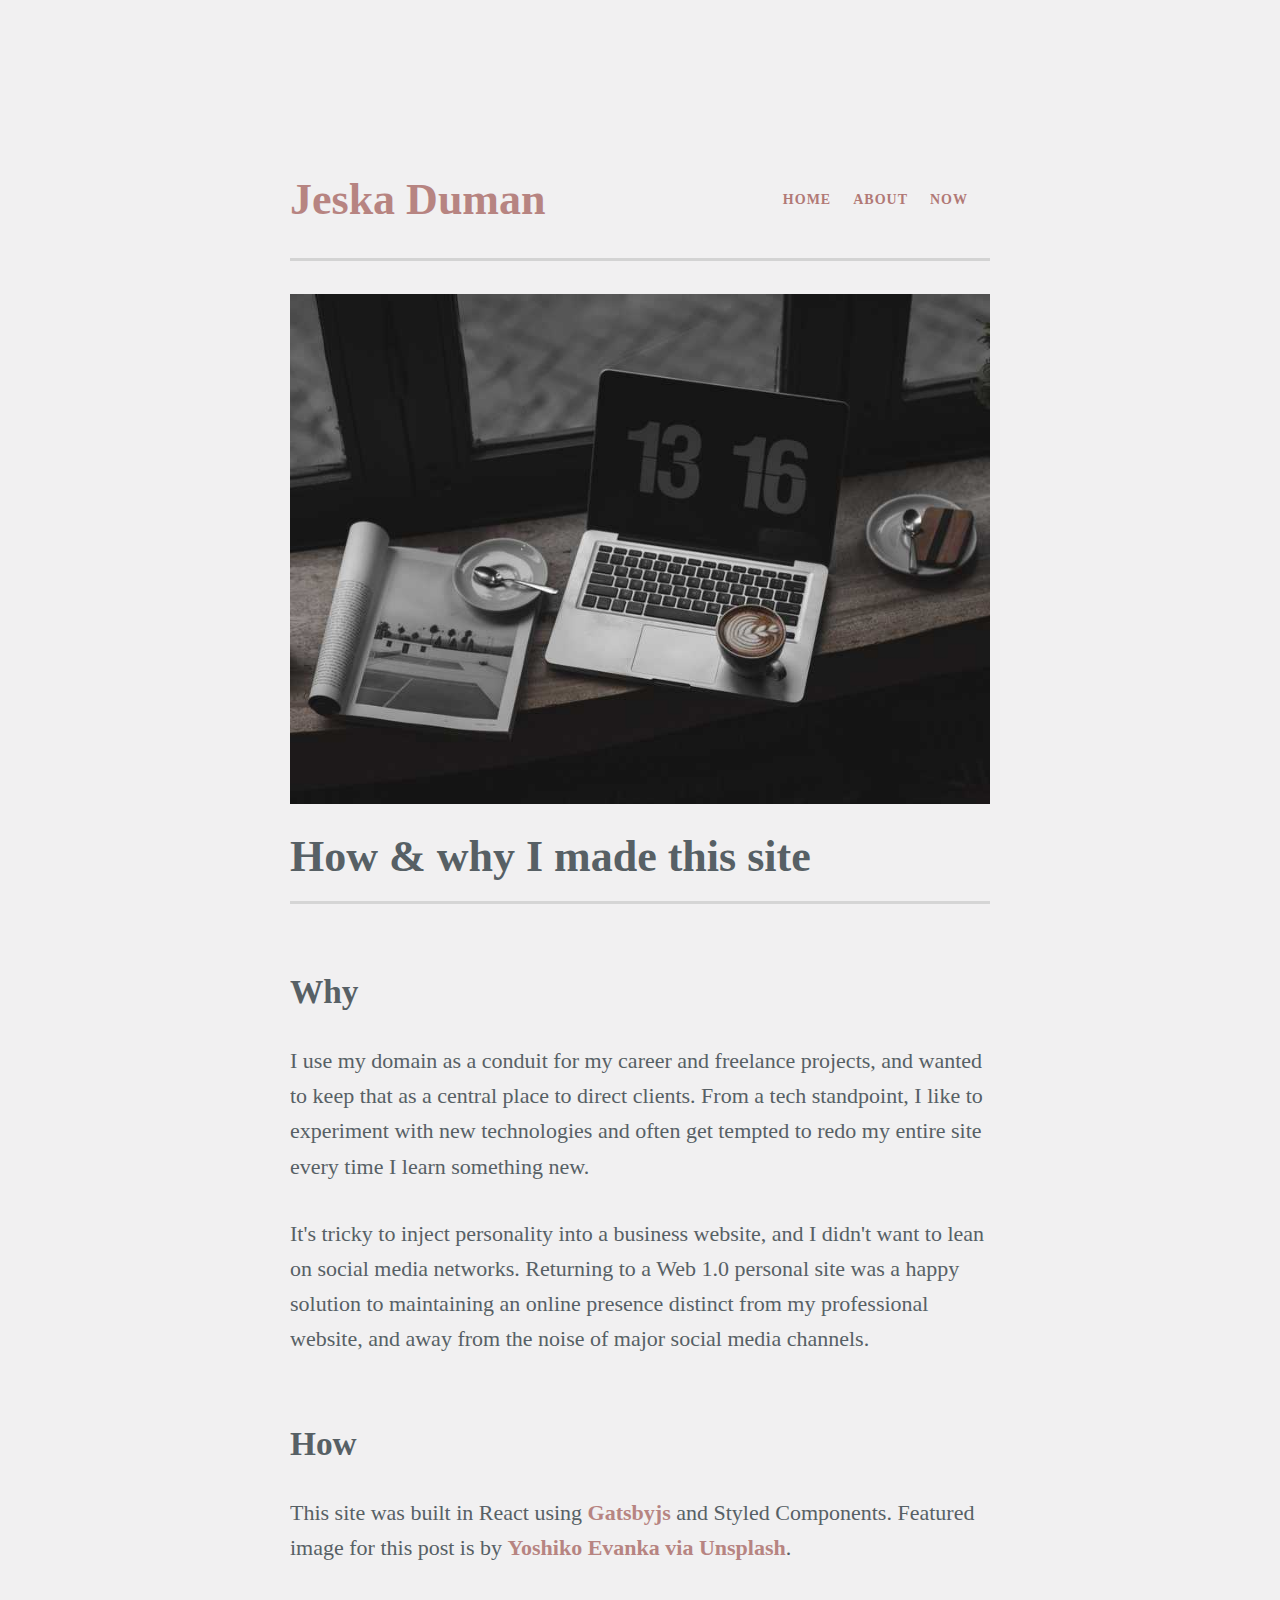
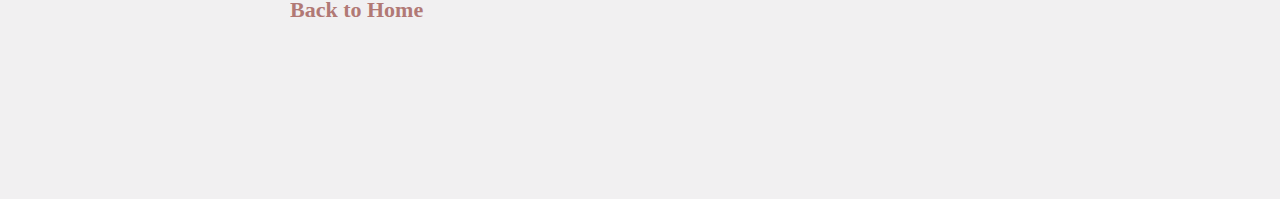
==== 1st-post/index.html @ cbd06611 "Updates" ====
<!DOCTYPE html><html lang="en"><head><meta charSet="utf-8"/><meta http-equiv="x-ua-compatible" content="ie=edge"/><meta name="viewport" content="width=device-width, initial-scale=1, shrink-to-fit=no"/><style id="typography.js">html{font-family:sans-serif;-ms-text-size-adjust:100%;-webkit-text-size-adjust:100%}body{margin:0}article,aside,details,figcaption,figure,footer,header,main,menu,nav,section,summary{display:block}audio,canvas,progress,video{display:inline-block}audio:not([controls]){display:none;height:0}progress{vertical-align:baseline}[hidden],template{display:none}a{background-color:transparent;-webkit-text-decoration-skip:objects}a:active,a:hover{outline-width:0}abbr[title]{border-bottom:none;text-decoration:underline;text-decoration:underline dotted}b,strong{font-weight:inherit;font-weight:bolder}dfn{font-style:italic}h1{font-size:2em;margin:.67em 0}mark{background-color:#ff0;color:#000}small{font-size:80%}sub,sup{font-size:75%;line-height:0;position:relative;vertical-align:baseline}sub{bottom:-.25em}sup{top:-.5em}img{border-style:none}svg:not(:root){overflow:hidden}code,kbd,pre,samp{font-family:monospace,monospace;font-size:1em}figure{margin:1em 40px}hr{box-sizing:content-box;height:0;overflow:visible}button,input,optgroup,select,textarea{font:inherit;margin:0}optgroup{font-weight:700}button,input{overflow:visible}button,select{text-transform:none}[type=reset],[type=submit],button,html [type=button]{-webkit-appearance:button}[type=button]::-moz-focus-inner,[type=reset]::-moz-focus-inner,[type=submit]::-moz-focus-inner,button::-moz-focus-inner{border-style:none;padding:0}[type=button]:-moz-focusring,[type=reset]:-moz-focusring,[type=submit]:-moz-focusring,button:-moz-focusring{outline:1px dotted ButtonText}fieldset{border:1px solid silver;margin:0 2px;padding:.35em .625em .75em}legend{box-sizing:border-box;color:inherit;display:table;max-width:100%;padding:0;white-space:normal}textarea{overflow:auto}[type=checkbox],[type=radio]{box-sizing:border-box;padding:0}[type=number]::-webkit-inner-spin-button,[type=number]::-webkit-outer-spin-button{height:auto}[type=search]{-webkit-appearance:textfield;outline-offset:-2px}[type=search]::-webkit-search-cancel-button,[type=search]::-webkit-search-decoration{-webkit-appearance:none}::-webkit-input-placeholder{color:inherit;opacity:.54}::-webkit-file-upload-button{-webkit-appearance:button;font:inherit}html{font:137.5%/1.45 'Merriweather';box-sizing:border-box;overflow-y:scroll;}*{box-sizing:inherit;}*:before{box-sizing:inherit;}*:after{box-sizing:inherit;}body{color:hsla(0,0%,0%,0.8);font-family:'Merriweather';font-weight:normal;word-wrap:break-word;font-kerning:normal;-moz-font-feature-settings:"kern", "liga", "clig", "calt";-ms-font-feature-settings:"kern", "liga", "clig", "calt";-webkit-font-feature-settings:"kern", "liga", "clig", "calt";font-feature-settings:"kern", "liga", "clig", "calt";}img{max-width:100%;margin-left:0;margin-right:0;margin-top:0;padding-bottom:0;padding-left:0;padding-right:0;padding-top:0;margin-bottom:1.45rem;}h1{margin-left:0;margin-right:0;margin-top:0;padding-bottom:0;padding-left:0;padding-right:0;padding-top:0;margin-bottom:1.45rem;color:inherit;font-family:'Raleway';font-weight:bold;text-rendering:optimizeLegibility;font-size:2rem;line-height:1.1;}h2{margin-left:0;margin-right:0;margin-top:0;padding-bottom:0;padding-left:0;padding-right:0;padding-top:0;margin-bottom:1.45rem;color:inherit;font-family:'Raleway';font-weight:bold;text-rendering:optimizeLegibility;font-size:1.51572rem;line-height:1.1;}h3{margin-left:0;margin-right:0;margin-top:0;padding-bottom:0;padding-left:0;padding-right:0;padding-top:0;margin-bottom:1.45rem;color:inherit;font-family:'Raleway';font-weight:bold;text-rendering:optimizeLegibility;font-size:1.31951rem;line-height:1.1;}h4{margin-left:0;margin-right:0;margin-top:0;padding-bottom:0;padding-left:0;padding-right:0;padding-top:0;margin-bottom:1.45rem;color:inherit;font-family:'Raleway';font-weight:bold;text-rendering:optimizeLegibility;font-size:1rem;line-height:1.1;}h5{margin-left:0;margin-right:0;margin-top:0;padding-bottom:0;padding-left:0;padding-right:0;padding-top:0;margin-bottom:1.45rem;color:inherit;font-family:'Raleway';font-weight:bold;text-rendering:optimizeLegibility;font-size:0.87055rem;line-height:1.1;}h6{margin-left:0;margin-right:0;margin-top:0;padding-bottom:0;padding-left:0;padding-right:0;padding-top:0;margin-bottom:1.45rem;color:inherit;font-family:'Raleway';font-weight:bold;text-rendering:optimizeLegibility;font-size:0.81225rem;line-height:1.1;}hgroup{margin-left:0;margin-right:0;margin-top:0;padding-bottom:0;padding-left:0;padding-right:0;padding-top:0;margin-bottom:1.45rem;}ul{margin-left:1.45rem;margin-right:0;margin-top:0;padding-bottom:0;padding-left:0;padding-right:0;padding-top:0;margin-bottom:1.45rem;list-style-position:outside;list-style-image:none;}ol{margin-left:1.45rem;margin-right:0;margin-top:0;padding-bottom:0;padding-left:0;padding-right:0;padding-top:0;margin-bottom:1.45rem;list-style-position:outside;list-style-image:none;}dl{margin-left:0;margin-right:0;margin-top:0;padding-bottom:0;padding-left:0;padding-right:0;padding-top:0;margin-bottom:1.45rem;}dd{margin-left:0;margin-right:0;margin-top:0;padding-bottom:0;padding-left:0;padding-right:0;padding-top:0;margin-bottom:1.45rem;}p{margin-left:0;margin-right:0;margin-top:0;padding-bottom:0;padding-left:0;padding-right:0;padding-top:0;margin-bottom:1.45rem;}figure{margin-left:0;margin-right:0;margin-top:0;padding-bottom:0;padding-left:0;padding-right:0;padding-top:0;margin-bottom:1.45rem;}pre{margin-left:0;margin-right:0;margin-top:0;padding-bottom:0;padding-left:0;padding-right:0;padding-top:0;margin-bottom:1.45rem;font-size:0.85rem;line-height:1.45rem;}table{margin-left:0;margin-right:0;margin-top:0;padding-bottom:0;padding-left:0;padding-right:0;padding-top:0;margin-bottom:1.45rem;font-size:1rem;line-height:1.45rem;border-collapse:collapse;width:100%;}fieldset{margin-left:0;margin-right:0;margin-top:0;padding-bottom:0;padding-left:0;padding-right:0;padding-top:0;margin-bottom:1.45rem;}blockquote{margin-left:1.45rem;margin-right:1.45rem;margin-top:0;padding-bottom:0;padding-left:0;padding-right:0;padding-top:0;margin-bottom:1.45rem;}form{margin-left:0;margin-right:0;margin-top:0;padding-bottom:0;padding-left:0;padding-right:0;padding-top:0;margin-bottom:1.45rem;}noscript{margin-left:0;margin-right:0;margin-top:0;padding-bottom:0;padding-left:0;padding-right:0;padding-top:0;margin-bottom:1.45rem;}iframe{margin-left:0;margin-right:0;margin-top:0;padding-bottom:0;padding-left:0;padding-right:0;padding-top:0;margin-bottom:1.45rem;}hr{margin-left:0;margin-right:0;margin-top:0;padding-bottom:0;padding-left:0;padding-right:0;padding-top:0;margin-bottom:calc(1.45rem - 1px);background:hsla(0,0%,0%,0.2);border:none;height:1px;}address{margin-left:0;margin-right:0;margin-top:0;padding-bottom:0;padding-left:0;padding-right:0;padding-top:0;margin-bottom:1.45rem;}b{font-weight:bold;}strong{font-weight:bold;}dt{font-weight:bold;}th{font-weight:bold;}li{margin-bottom:calc(1.45rem / 2);}ol li{padding-left:0;}ul li{padding-left:0;}li > ol{margin-left:1.45rem;margin-bottom:calc(1.45rem / 2);margin-top:calc(1.45rem / 2);}li > ul{margin-left:1.45rem;margin-bottom:calc(1.45rem / 2);margin-top:calc(1.45rem / 2);}blockquote *:last-child{margin-bottom:0;}li *:last-child{margin-bottom:0;}p *:last-child{margin-bottom:0;}li > p{margin-bottom:calc(1.45rem / 2);}code{font-size:0.85rem;line-height:1.45rem;}kbd{font-size:0.85rem;line-height:1.45rem;}samp{font-size:0.85rem;line-height:1.45rem;}abbr{border-bottom:1px dotted hsla(0,0%,0%,0.5);cursor:help;}acronym{border-bottom:1px dotted hsla(0,0%,0%,0.5);cursor:help;}abbr[title]{border-bottom:1px dotted hsla(0,0%,0%,0.5);cursor:help;text-decoration:none;}thead{text-align:left;}td,th{text-align:left;border-bottom:1px solid hsla(0,0%,0%,0.12);font-feature-settings:"tnum";-moz-font-feature-settings:"tnum";-ms-font-feature-settings:"tnum";-webkit-font-feature-settings:"tnum";padding-left:0.96667rem;padding-right:0.96667rem;padding-top:0.725rem;padding-bottom:calc(0.725rem - 1px);}th:first-child,td:first-child{padding-left:0;}th:last-child,td:last-child{padding-right:0;}</style><title data-react-helmet="true">Jeska Duman</title><link data-react-helmet="true" rel="shortcut icon" type="image/png" href="[data-uri]"/><style data-styled="dnnCCw eKERnx fIaQtZ isJiUt gwwMJf iuiPzD fePUxU" data-styled-version="4.4.0">
/* sc-component-id: hu4i3p-0 */
.fIaQtZ{border-bottom:3px solid lightgray;margin-bottom:1.5rem;display:-webkit-box;display:-webkit-flex;display:-ms-flexbox;display:flex;-webkit-box-pack:justify;-webkit-justify-content:space-between;-ms-flex-pack:justify;justify-content:space-between;}
/* sc-component-id: hu4i3p-1 */
.isJiUt{display:inline;}
/* sc-component-id: hu4i3p-2 */
.gwwMJf{list-style:none;margin-top:8px;}
/* sc-component-id: hu4i3p-3 */
.iuiPzD{display:inline-block;margin-right:1rem;text-transform:uppercase;font-size:14px;font-weight:700;-webkit-letter-spacing:1px;-moz-letter-spacing:1px;-ms-letter-spacing:1px;letter-spacing:1px;}
/* sc-component-id: sc-global-3786679869 */
html{line-height:1.15;-webkit-text-size-adjust:100%;} body{margin:0;} main{display:block;} h1{font-size:2em;margin:0.67em 0;} hr{box-sizing:content-box;height:0;overflow:visible;} pre{font-family:monospace,monospace;font-size:1em;} a{background-color:transparent;} abbr[title]{border-bottom:none;-webkit-text-decoration:underline;text-decoration:underline;-webkit-text-decoration:underline dotted;text-decoration:underline dotted;} b,strong{font-weight:bolder;} code,kbd,samp{font-family:monospace,monospace;font-size:1em;} small{font-size:80%;} sub,sup{font-size:75%;line-height:0;position:relative;vertical-align:baseline;} sub{bottom:-0.25em;} sup{top:-0.5em;} img{border-style:none;} button,input,optgroup,select,textarea{font-family:inherit;font-size:100%;line-height:1.15;margin:0;} button,input{overflow:visible;} button,select{text-transform:none;} button,[type="button"],[type="reset"],[type="submit"]{-webkit-appearance:button;} button::-moz-focus-inner,[type="button"]::-moz-focus-inner,[type="reset"]::-moz-focus-inner,[type="submit"]::-moz-focus-inner{border-style:none;padding:0;} button:-moz-focusring,[type="button"]:-moz-focusring,[type="reset"]:-moz-focusring,[type="submit"]:-moz-focusring{outline:1px dotted ButtonText;} fieldset{padding:0.35em 0.75em 0.625em;} legend{box-sizing:border-box;color:inherit;display:table;max-width:100%;padding:0;white-space:normal;} progress{vertical-align:baseline;} textarea{overflow:auto;} [type="checkbox"],[type="radio"]{box-sizing:border-box;padding:0;} [type="number"]::-webkit-inner-spin-button,[type="number"]::-webkit-outer-spin-button{height:auto;} [type="search"]{-webkit-appearance:textfield;outline-offset:-2px;} [type="search"]::-webkit-search-decoration{-webkit-appearance:none;} ::-webkit-file-upload-button{-webkit-appearance:button;font:inherit;} details{display:block;} summary{display:list-item;} template{display:none;} [hidden]{display:none;}
/* sc-component-id: sc-bdVaJa */
.dnnCCw{margin:0.5rem;} @media (min-width:46.0625em){.dnnCCw{margin:2rem;}} @media (min-width:64.0625em){.dnnCCw{margin:8rem;}}
/* sc-component-id: sc-127spes-0 */
.eKERnx{display:-webkit-box;display:-webkit-flex;display:-ms-flexbox;display:flex;-webkit-flex-direction:column;-ms-flex-direction:column;flex-direction:column;max-width:700px;margin:0 auto;}
/* sc-component-id: sc-34xo5t-0 */
.fePUxU{border-bottom:3px solid lightgray;padding-bottom:20px;}</style><style data-href="/commons.ec4a9a4f32efb8a24fac.css">*{background-color:#f1f0f1;color:#475156}a{color:#974742;font-weight:700;opacity:.7;text-decoration:none}a:hover{color:#c27b64}h1,h2,h3,h4,h5,h6,p{opacity:.9}h2{margin-top:70px}p{line-height:1.6}li{line-height:1.5}</style><meta name="generator" content="Gatsby 2.15.28"/><link as="script" rel="preload" href="/app-c0898716b8b9a07925a7.js"/><link as="script" rel="preload" href="/component---src-templates-blog-post-js-aaf68c095bfd96432fe3.js"/><link as="script" rel="preload" href="/commons-98e33295d23acb8bdce5.js"/><link as="script" rel="preload" href="/webpack-runtime-34f42f6f52b6aa46b2a2.js"/><link as="fetch" rel="preload" href="/page-data/1st-post/page-data.json" crossorigin="anonymous"/></head><body><noscript id="gatsby-noscript">This app works best with JavaScript enabled.</noscript><div id="___gatsby"><div style="outline:none" tabindex="-1" role="group" id="gatsby-focus-wrapper"><div class="sc-bdVaJa dnnCCw"><div class="sc-127spes-0 eKERnx"><header class="hu4i3p-0 fIaQtZ"><a href="/"><h1 class="hu4i3p-1 isJiUt">Jeska Duman</h1></a><ul class="hu4i3p-2 gwwMJf"><li class="hu4i3p-3 iuiPzD"><a href="/">Home</a></li><li class="hu4i3p-3 iuiPzD"><a href="/about/">About</a></li><li class="hu4i3p-3 iuiPzD"><a href="/now/">Now</a></li></ul></header><div><div class=" gatsby-image-wrapper" style="position:relative;overflow:hidden"><div style="width:100%;padding-bottom:72.82659228265923%"></div><img src="[data-uri]" alt="" style="position:absolute;top:0;left:0;width:100%;height:100%;object-fit:cover;object-position:center;opacity:1;transition-delay:500ms"/><noscript><picture><source srcset="/static/66420d3848807f7383eecf7ca396f587/d278e/yoshiko-evanka-q-8s0X1ClbY-unsplash.jpg 200w,
/static/66420d3848807f7383eecf7ca396f587/8539d/yoshiko-evanka-q-8s0X1ClbY-unsplash.jpg 400w,
/static/66420d3848807f7383eecf7ca396f587/bc3a8/yoshiko-evanka-q-8s0X1ClbY-unsplash.jpg 800w,
/static/66420d3848807f7383eecf7ca396f587/81ef8/yoshiko-evanka-q-8s0X1ClbY-unsplash.jpg 1200w,
/static/66420d3848807f7383eecf7ca396f587/989b1/yoshiko-evanka-q-8s0X1ClbY-unsplash.jpg 1600w,
/static/66420d3848807f7383eecf7ca396f587/4d271/yoshiko-evanka-q-8s0X1ClbY-unsplash.jpg 4302w" sizes="(max-width: 800px) 100vw, 800px" /><img loading="lazy" sizes="(max-width: 800px) 100vw, 800px" srcset="/static/66420d3848807f7383eecf7ca396f587/d278e/yoshiko-evanka-q-8s0X1ClbY-unsplash.jpg 200w,
/static/66420d3848807f7383eecf7ca396f587/8539d/yoshiko-evanka-q-8s0X1ClbY-unsplash.jpg 400w,
/static/66420d3848807f7383eecf7ca396f587/bc3a8/yoshiko-evanka-q-8s0X1ClbY-unsplash.jpg 800w,
/static/66420d3848807f7383eecf7ca396f587/81ef8/yoshiko-evanka-q-8s0X1ClbY-unsplash.jpg 1200w,
/static/66420d3848807f7383eecf7ca396f587/989b1/yoshiko-evanka-q-8s0X1ClbY-unsplash.jpg 1600w,
/static/66420d3848807f7383eecf7ca396f587/4d271/yoshiko-evanka-q-8s0X1ClbY-unsplash.jpg 4302w" src="/static/66420d3848807f7383eecf7ca396f587/bc3a8/yoshiko-evanka-q-8s0X1ClbY-unsplash.jpg" alt="" style="position:absolute;top:0;left:0;opacity:1;width:100%;height:100%;object-fit:cover;object-position:center"/></picture></noscript></div><h1 class="sc-34xo5t-0 fePUxU">How &amp; why I made this site</h1><div><h2>Why</h2>
<p>I use my domain as a conduit for my career and freelance projects, and wanted to keep that as a central place to direct clients. From a tech standpoint, I like to experiment with new technologies and often get tempted to redo my entire site every time I learn something new. </p>
<p>It's tricky to inject personality into a business website, and I didn't want to lean on social media networks. Returning to a Web 1.0 personal site was a happy solution to maintaining an online presence distinct from my professional website, and away from the noise of major social media channels.</p>
<h2>How</h2>
<p>This site was built in React using <a href="https://www.gatsbyjs.org">Gatsbyjs</a> and Styled Components. Featured image for this post is by <a href="https://unsplash.com/@yoshikoevanka">Yoshiko Evanka via Unsplash</a>.</p></div></div><a href="/">Back to Home</a></div></div></div></div><script id="gatsby-script-loader">/*<![CDATA[*/window.pagePath="/1st-post/";window.webpackCompilationHash="a5959e67e23ee9fc9ba1";/*]]>*/</script><script id="gatsby-chunk-mapping">/*<![CDATA[*/window.___chunkMapping={"app":["/app-c0898716b8b9a07925a7.js"],"component---src-templates-blog-post-js":["/component---src-templates-blog-post-js-aaf68c095bfd96432fe3.js"],"component---src-pages-about-js":["/component---src-pages-about-js-c2d31376afaaeab4c047.js"],"component---src-pages-contact-js":["/component---src-pages-contact-js-5396805c3ab38272a8ec.js"],"component---src-pages-index-js":["/component---src-pages-index-js-e866d93966f6476d6e51.js"],"component---src-pages-now-js":["/component---src-pages-now-js-20dc1b7b96c749bd1223.js"]};/*]]>*/</script><script src="/webpack-runtime-34f42f6f52b6aa46b2a2.js" async=""></script><script src="/commons-98e33295d23acb8bdce5.js" async=""></script><script src="/component---src-templates-blog-post-js-aaf68c095bfd96432fe3.js" async=""></script><script src="/app-c0898716b8b9a07925a7.js" async=""></script></body></html>
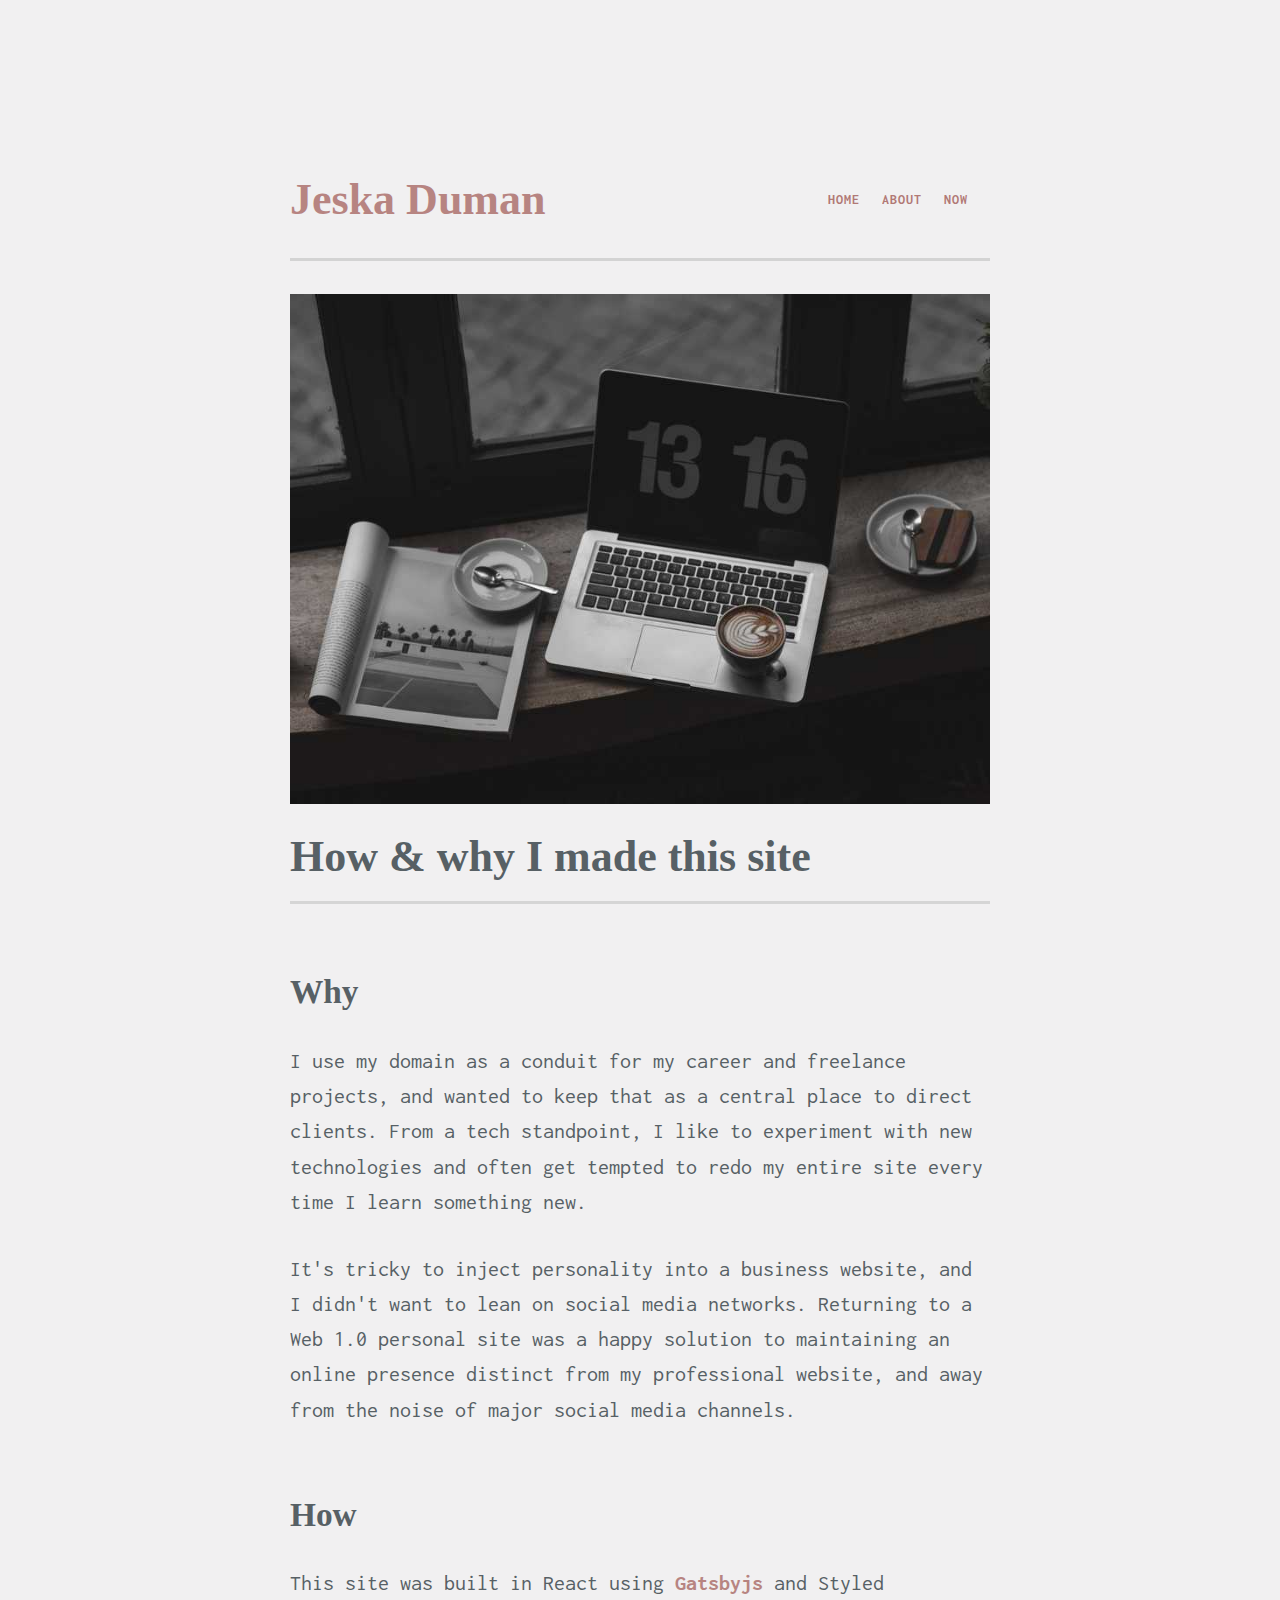
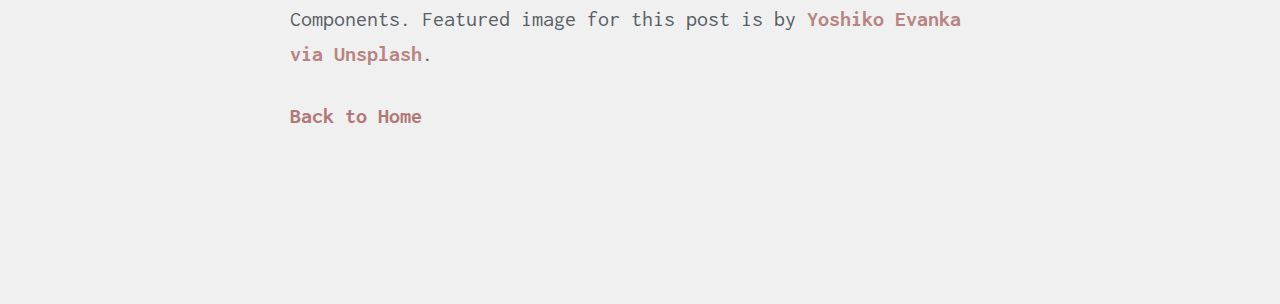
==== commit 689a2e87: "Updates" ====
--- a/1st-post/index.html
+++ b/1st-post/index.html
@@ -1,4 +1,4 @@
-<!DOCTYPE html><html lang="en"><head><meta charSet="utf-8"/><meta http-equiv="x-ua-compatible" content="ie=edge"/><meta name="viewport" content="width=device-width, initial-scale=1, shrink-to-fit=no"/><style id="typography.js">html{font-family:sans-serif;-ms-text-size-adjust:100%;-webkit-text-size-adjust:100%}body{margin:0}article,aside,details,figcaption,figure,footer,header,main,menu,nav,section,summary{display:block}audio,canvas,progress,video{display:inline-block}audio:not([controls]){display:none;height:0}progress{vertical-align:baseline}[hidden],template{display:none}a{background-color:transparent;-webkit-text-decoration-skip:objects}a:active,a:hover{outline-width:0}abbr[title]{border-bottom:none;text-decoration:underline;text-decoration:underline dotted}b,strong{font-weight:inherit;font-weight:bolder}dfn{font-style:italic}h1{font-size:2em;margin:.67em 0}mark{background-color:#ff0;color:#000}small{font-size:80%}sub,sup{font-size:75%;line-height:0;position:relative;vertical-align:baseline}sub{bottom:-.25em}sup{top:-.5em}img{border-style:none}svg:not(:root){overflow:hidden}code,kbd,pre,samp{font-family:monospace,monospace;font-size:1em}figure{margin:1em 40px}hr{box-sizing:content-box;height:0;overflow:visible}button,input,optgroup,select,textarea{font:inherit;margin:0}optgroup{font-weight:700}button,input{overflow:visible}button,select{text-transform:none}[type=reset],[type=submit],button,html [type=button]{-webkit-appearance:button}[type=button]::-moz-focus-inner,[type=reset]::-moz-focus-inner,[type=submit]::-moz-focus-inner,button::-moz-focus-inner{border-style:none;padding:0}[type=button]:-moz-focusring,[type=reset]:-moz-focusring,[type=submit]:-moz-focusring,button:-moz-focusring{outline:1px dotted ButtonText}fieldset{border:1px solid silver;margin:0 2px;padding:.35em .625em .75em}legend{box-sizing:border-box;color:inherit;display:table;max-width:100%;padding:0;white-space:normal}textarea{overflow:auto}[type=checkbox],[type=radio]{box-sizing:border-box;padding:0}[type=number]::-webkit-inner-spin-button,[type=number]::-webkit-outer-spin-button{height:auto}[type=search]{-webkit-appearance:textfield;outline-offset:-2px}[type=search]::-webkit-search-cancel-button,[type=search]::-webkit-search-decoration{-webkit-appearance:none}::-webkit-input-placeholder{color:inherit;opacity:.54}::-webkit-file-upload-button{-webkit-appearance:button;font:inherit}html{font:137.5%/1.45 'Merriweather';box-sizing:border-box;overflow-y:scroll;}*{box-sizing:inherit;}*:before{box-sizing:inherit;}*:after{box-sizing:inherit;}body{color:hsla(0,0%,0%,0.8);font-family:'Merriweather';font-weight:normal;word-wrap:break-word;font-kerning:normal;-moz-font-feature-settings:"kern", "liga", "clig", "calt";-ms-font-feature-settings:"kern", "liga", "clig", "calt";-webkit-font-feature-settings:"kern", "liga", "clig", "calt";font-feature-settings:"kern", "liga", "clig", "calt";}img{max-width:100%;margin-left:0;margin-right:0;margin-top:0;padding-bottom:0;padding-left:0;padding-right:0;padding-top:0;margin-bottom:1.45rem;}h1{margin-left:0;margin-right:0;margin-top:0;padding-bottom:0;padding-left:0;padding-right:0;padding-top:0;margin-bottom:1.45rem;color:inherit;font-family:'Raleway';font-weight:bold;text-rendering:optimizeLegibility;font-size:2rem;line-height:1.1;}h2{margin-left:0;margin-right:0;margin-top:0;padding-bottom:0;padding-left:0;padding-right:0;padding-top:0;margin-bottom:1.45rem;color:inherit;font-family:'Raleway';font-weight:bold;text-rendering:optimizeLegibility;font-size:1.51572rem;line-height:1.1;}h3{margin-left:0;margin-right:0;margin-top:0;padding-bottom:0;padding-left:0;padding-right:0;padding-top:0;margin-bottom:1.45rem;color:inherit;font-family:'Raleway';font-weight:bold;text-rendering:optimizeLegibility;font-size:1.31951rem;line-height:1.1;}h4{margin-left:0;margin-right:0;margin-top:0;padding-bottom:0;padding-left:0;padding-right:0;padding-top:0;margin-bottom:1.45rem;color:inherit;font-family:'Raleway';font-weight:bold;text-rendering:optimizeLegibility;font-size:1rem;line-height:1.1;}h5{margin-left:0;margin-right:0;margin-top:0;padding-bottom:0;padding-left:0;padding-right:0;padding-top:0;margin-bottom:1.45rem;color:inherit;font-family:'Raleway';font-weight:bold;text-rendering:optimizeLegibility;font-size:0.87055rem;line-height:1.1;}h6{margin-left:0;margin-right:0;margin-top:0;padding-bottom:0;padding-left:0;padding-right:0;padding-top:0;margin-bottom:1.45rem;color:inherit;font-family:'Raleway';font-weight:bold;text-rendering:optimizeLegibility;font-size:0.81225rem;line-height:1.1;}hgroup{margin-left:0;margin-right:0;margin-top:0;padding-bottom:0;padding-left:0;padding-right:0;padding-top:0;margin-bottom:1.45rem;}ul{margin-left:1.45rem;margin-right:0;margin-top:0;padding-bottom:0;padding-left:0;padding-right:0;padding-top:0;margin-bottom:1.45rem;list-style-position:outside;list-style-image:none;}ol{margin-left:1.45rem;margin-right:0;margin-top:0;padding-bottom:0;padding-left:0;padding-right:0;padding-top:0;margin-bottom:1.45rem;list-style-position:outside;list-style-image:none;}dl{margin-left:0;margin-right:0;margin-top:0;padding-bottom:0;padding-left:0;padding-right:0;padding-top:0;margin-bottom:1.45rem;}dd{margin-left:0;margin-right:0;margin-top:0;padding-bottom:0;padding-left:0;padding-right:0;padding-top:0;margin-bottom:1.45rem;}p{margin-left:0;margin-right:0;margin-top:0;padding-bottom:0;padding-left:0;padding-right:0;padding-top:0;margin-bottom:1.45rem;}figure{margin-left:0;margin-right:0;margin-top:0;padding-bottom:0;padding-left:0;padding-right:0;padding-top:0;margin-bottom:1.45rem;}pre{margin-left:0;margin-right:0;margin-top:0;padding-bottom:0;padding-left:0;padding-right:0;padding-top:0;margin-bottom:1.45rem;font-size:0.85rem;line-height:1.45rem;}table{margin-left:0;margin-right:0;margin-top:0;padding-bottom:0;padding-left:0;padding-right:0;padding-top:0;margin-bottom:1.45rem;font-size:1rem;line-height:1.45rem;border-collapse:collapse;width:100%;}fieldset{margin-left:0;margin-right:0;margin-top:0;padding-bottom:0;padding-left:0;padding-right:0;padding-top:0;margin-bottom:1.45rem;}blockquote{margin-left:1.45rem;margin-right:1.45rem;margin-top:0;padding-bottom:0;padding-left:0;padding-right:0;padding-top:0;margin-bottom:1.45rem;}form{margin-left:0;margin-right:0;margin-top:0;padding-bottom:0;padding-left:0;padding-right:0;padding-top:0;margin-bottom:1.45rem;}noscript{margin-left:0;margin-right:0;margin-top:0;padding-bottom:0;padding-left:0;padding-right:0;padding-top:0;margin-bottom:1.45rem;}iframe{margin-left:0;margin-right:0;margin-top:0;padding-bottom:0;padding-left:0;padding-right:0;padding-top:0;margin-bottom:1.45rem;}hr{margin-left:0;margin-right:0;margin-top:0;padding-bottom:0;padding-left:0;padding-right:0;padding-top:0;margin-bottom:calc(1.45rem - 1px);background:hsla(0,0%,0%,0.2);border:none;height:1px;}address{margin-left:0;margin-right:0;margin-top:0;padding-bottom:0;padding-left:0;padding-right:0;padding-top:0;margin-bottom:1.45rem;}b{font-weight:bold;}strong{font-weight:bold;}dt{font-weight:bold;}th{font-weight:bold;}li{margin-bottom:calc(1.45rem / 2);}ol li{padding-left:0;}ul li{padding-left:0;}li > ol{margin-left:1.45rem;margin-bottom:calc(1.45rem / 2);margin-top:calc(1.45rem / 2);}li > ul{margin-left:1.45rem;margin-bottom:calc(1.45rem / 2);margin-top:calc(1.45rem / 2);}blockquote *:last-child{margin-bottom:0;}li *:last-child{margin-bottom:0;}p *:last-child{margin-bottom:0;}li > p{margin-bottom:calc(1.45rem / 2);}code{font-size:0.85rem;line-height:1.45rem;}kbd{font-size:0.85rem;line-height:1.45rem;}samp{font-size:0.85rem;line-height:1.45rem;}abbr{border-bottom:1px dotted hsla(0,0%,0%,0.5);cursor:help;}acronym{border-bottom:1px dotted hsla(0,0%,0%,0.5);cursor:help;}abbr[title]{border-bottom:1px dotted hsla(0,0%,0%,0.5);cursor:help;text-decoration:none;}thead{text-align:left;}td,th{text-align:left;border-bottom:1px solid hsla(0,0%,0%,0.12);font-feature-settings:"tnum";-moz-font-feature-settings:"tnum";-ms-font-feature-settings:"tnum";-webkit-font-feature-settings:"tnum";padding-left:0.96667rem;padding-right:0.96667rem;padding-top:0.725rem;padding-bottom:calc(0.725rem - 1px);}th:first-child,td:first-child{padding-left:0;}th:last-child,td:last-child{padding-right:0;}</style><title data-react-helmet="true">Jeska Duman</title><link data-react-helmet="true" rel="shortcut icon" type="image/png" href="[data-uri]"/><style data-styled="dnnCCw eKERnx fIaQtZ isJiUt gwwMJf iuiPzD fePUxU" data-styled-version="4.4.0">
+<!DOCTYPE html><html lang="en"><head><meta charSet="utf-8"/><meta http-equiv="x-ua-compatible" content="ie=edge"/><meta name="viewport" content="width=device-width, initial-scale=1, shrink-to-fit=no"/><style id="typography.js">html{font-family:sans-serif;-ms-text-size-adjust:100%;-webkit-text-size-adjust:100%}body{margin:0}article,aside,details,figcaption,figure,footer,header,main,menu,nav,section,summary{display:block}audio,canvas,progress,video{display:inline-block}audio:not([controls]){display:none;height:0}progress{vertical-align:baseline}[hidden],template{display:none}a{background-color:transparent;-webkit-text-decoration-skip:objects}a:active,a:hover{outline-width:0}abbr[title]{border-bottom:none;text-decoration:underline;text-decoration:underline dotted}b,strong{font-weight:inherit;font-weight:bolder}dfn{font-style:italic}h1{font-size:2em;margin:.67em 0}mark{background-color:#ff0;color:#000}small{font-size:80%}sub,sup{font-size:75%;line-height:0;position:relative;vertical-align:baseline}sub{bottom:-.25em}sup{top:-.5em}img{border-style:none}svg:not(:root){overflow:hidden}code,kbd,pre,samp{font-family:monospace,monospace;font-size:1em}figure{margin:1em 40px}hr{box-sizing:content-box;height:0;overflow:visible}button,input,optgroup,select,textarea{font:inherit;margin:0}optgroup{font-weight:700}button,input{overflow:visible}button,select{text-transform:none}[type=reset],[type=submit],button,html [type=button]{-webkit-appearance:button}[type=button]::-moz-focus-inner,[type=reset]::-moz-focus-inner,[type=submit]::-moz-focus-inner,button::-moz-focus-inner{border-style:none;padding:0}[type=button]:-moz-focusring,[type=reset]:-moz-focusring,[type=submit]:-moz-focusring,button:-moz-focusring{outline:1px dotted ButtonText}fieldset{border:1px solid silver;margin:0 2px;padding:.35em .625em .75em}legend{box-sizing:border-box;color:inherit;display:table;max-width:100%;padding:0;white-space:normal}textarea{overflow:auto}[type=checkbox],[type=radio]{box-sizing:border-box;padding:0}[type=number]::-webkit-inner-spin-button,[type=number]::-webkit-outer-spin-button{height:auto}[type=search]{-webkit-appearance:textfield;outline-offset:-2px}[type=search]::-webkit-search-cancel-button,[type=search]::-webkit-search-decoration{-webkit-appearance:none}::-webkit-input-placeholder{color:inherit;opacity:.54}::-webkit-file-upload-button{-webkit-appearance:button;font:inherit}html{font:137.5%/1.45 'Inconsolata';box-sizing:border-box;overflow-y:scroll;}*{box-sizing:inherit;}*:before{box-sizing:inherit;}*:after{box-sizing:inherit;}body{color:hsla(0,0%,0%,0.8);font-family:'Inconsolata';font-weight:normal;word-wrap:break-word;font-kerning:normal;-moz-font-feature-settings:"kern", "liga", "clig", "calt";-ms-font-feature-settings:"kern", "liga", "clig", "calt";-webkit-font-feature-settings:"kern", "liga", "clig", "calt";font-feature-settings:"kern", "liga", "clig", "calt";}img{max-width:100%;margin-left:0;margin-right:0;margin-top:0;padding-bottom:0;padding-left:0;padding-right:0;padding-top:0;margin-bottom:1.45rem;}h1{margin-left:0;margin-right:0;margin-top:0;padding-bottom:0;padding-left:0;padding-right:0;padding-top:0;margin-bottom:1.45rem;color:inherit;font-family:'Raleway';font-weight:bold;text-rendering:optimizeLegibility;font-size:2rem;line-height:1.1;}h2{margin-left:0;margin-right:0;margin-top:0;padding-bottom:0;padding-left:0;padding-right:0;padding-top:0;margin-bottom:1.45rem;color:inherit;font-family:'Raleway';font-weight:bold;text-rendering:optimizeLegibility;font-size:1.51572rem;line-height:1.1;}h3{margin-left:0;margin-right:0;margin-top:0;padding-bottom:0;padding-left:0;padding-right:0;padding-top:0;margin-bottom:1.45rem;color:inherit;font-family:'Raleway';font-weight:bold;text-rendering:optimizeLegibility;font-size:1.31951rem;line-height:1.1;}h4{margin-left:0;margin-right:0;margin-top:0;padding-bottom:0;padding-left:0;padding-right:0;padding-top:0;margin-bottom:1.45rem;color:inherit;font-family:'Raleway';font-weight:bold;text-rendering:optimizeLegibility;font-size:1rem;line-height:1.1;}h5{margin-left:0;margin-right:0;margin-top:0;padding-bottom:0;padding-left:0;padding-right:0;padding-top:0;margin-bottom:1.45rem;color:inherit;font-family:'Raleway';font-weight:bold;text-rendering:optimizeLegibility;font-size:0.87055rem;line-height:1.1;}h6{margin-left:0;margin-right:0;margin-top:0;padding-bottom:0;padding-left:0;padding-right:0;padding-top:0;margin-bottom:1.45rem;color:inherit;font-family:'Raleway';font-weight:bold;text-rendering:optimizeLegibility;font-size:0.81225rem;line-height:1.1;}hgroup{margin-left:0;margin-right:0;margin-top:0;padding-bottom:0;padding-left:0;padding-right:0;padding-top:0;margin-bottom:1.45rem;}ul{margin-left:1.45rem;margin-right:0;margin-top:0;padding-bottom:0;padding-left:0;padding-right:0;padding-top:0;margin-bottom:1.45rem;list-style-position:outside;list-style-image:none;}ol{margin-left:1.45rem;margin-right:0;margin-top:0;padding-bottom:0;padding-left:0;padding-right:0;padding-top:0;margin-bottom:1.45rem;list-style-position:outside;list-style-image:none;}dl{margin-left:0;margin-right:0;margin-top:0;padding-bottom:0;padding-left:0;padding-right:0;padding-top:0;margin-bottom:1.45rem;}dd{margin-left:0;margin-right:0;margin-top:0;padding-bottom:0;padding-left:0;padding-right:0;padding-top:0;margin-bottom:1.45rem;}p{margin-left:0;margin-right:0;margin-top:0;padding-bottom:0;padding-left:0;padding-right:0;padding-top:0;margin-bottom:1.45rem;}figure{margin-left:0;margin-right:0;margin-top:0;padding-bottom:0;padding-left:0;padding-right:0;padding-top:0;margin-bottom:1.45rem;}pre{margin-left:0;margin-right:0;margin-top:0;padding-bottom:0;padding-left:0;padding-right:0;padding-top:0;margin-bottom:1.45rem;font-size:0.85rem;line-height:1.45rem;}table{margin-left:0;margin-right:0;margin-top:0;padding-bottom:0;padding-left:0;padding-right:0;padding-top:0;margin-bottom:1.45rem;font-size:1rem;line-height:1.45rem;border-collapse:collapse;width:100%;}fieldset{margin-left:0;margin-right:0;margin-top:0;padding-bottom:0;padding-left:0;padding-right:0;padding-top:0;margin-bottom:1.45rem;}blockquote{margin-left:1.45rem;margin-right:1.45rem;margin-top:0;padding-bottom:0;padding-left:0;padding-right:0;padding-top:0;margin-bottom:1.45rem;}form{margin-left:0;margin-right:0;margin-top:0;padding-bottom:0;padding-left:0;padding-right:0;padding-top:0;margin-bottom:1.45rem;}noscript{margin-left:0;margin-right:0;margin-top:0;padding-bottom:0;padding-left:0;padding-right:0;padding-top:0;margin-bottom:1.45rem;}iframe{margin-left:0;margin-right:0;margin-top:0;padding-bottom:0;padding-left:0;padding-right:0;padding-top:0;margin-bottom:1.45rem;}hr{margin-left:0;margin-right:0;margin-top:0;padding-bottom:0;padding-left:0;padding-right:0;padding-top:0;margin-bottom:calc(1.45rem - 1px);background:hsla(0,0%,0%,0.2);border:none;height:1px;}address{margin-left:0;margin-right:0;margin-top:0;padding-bottom:0;padding-left:0;padding-right:0;padding-top:0;margin-bottom:1.45rem;}b{font-weight:bold;}strong{font-weight:bold;}dt{font-weight:bold;}th{font-weight:bold;}li{margin-bottom:calc(1.45rem / 2);}ol li{padding-left:0;}ul li{padding-left:0;}li > ol{margin-left:1.45rem;margin-bottom:calc(1.45rem / 2);margin-top:calc(1.45rem / 2);}li > ul{margin-left:1.45rem;margin-bottom:calc(1.45rem / 2);margin-top:calc(1.45rem / 2);}blockquote *:last-child{margin-bottom:0;}li *:last-child{margin-bottom:0;}p *:last-child{margin-bottom:0;}li > p{margin-bottom:calc(1.45rem / 2);}code{font-size:0.85rem;line-height:1.45rem;}kbd{font-size:0.85rem;line-height:1.45rem;}samp{font-size:0.85rem;line-height:1.45rem;}abbr{border-bottom:1px dotted hsla(0,0%,0%,0.5);cursor:help;}acronym{border-bottom:1px dotted hsla(0,0%,0%,0.5);cursor:help;}abbr[title]{border-bottom:1px dotted hsla(0,0%,0%,0.5);cursor:help;text-decoration:none;}thead{text-align:left;}td,th{text-align:left;border-bottom:1px solid hsla(0,0%,0%,0.12);font-feature-settings:"tnum";-moz-font-feature-settings:"tnum";-ms-font-feature-settings:"tnum";-webkit-font-feature-settings:"tnum";padding-left:0.96667rem;padding-right:0.96667rem;padding-top:0.725rem;padding-bottom:calc(0.725rem - 1px);}th:first-child,td:first-child{padding-left:0;}th:last-child,td:last-child{padding-right:0;}</style><link href="//fonts.googleapis.com/css?family=Inconsolata:400" rel="stylesheet" type="text/css"/><title data-react-helmet="true">Jeska Duman</title><link data-react-helmet="true" rel="shortcut icon" type="image/png" href="[data-uri]"/><style data-styled="dnnCCw eKERnx fIaQtZ isJiUt gwwMJf iuiPzD fePUxU" data-styled-version="4.4.0">
 /* sc-component-id: hu4i3p-0 */
 .fIaQtZ{border-bottom:3px solid lightgray;margin-bottom:1.5rem;display:-webkit-box;display:-webkit-flex;display:-ms-flexbox;display:flex;-webkit-box-pack:justify;-webkit-justify-content:space-between;-ms-flex-pack:justify;justify-content:space-between;}
 /* sc-component-id: hu4i3p-1 */
